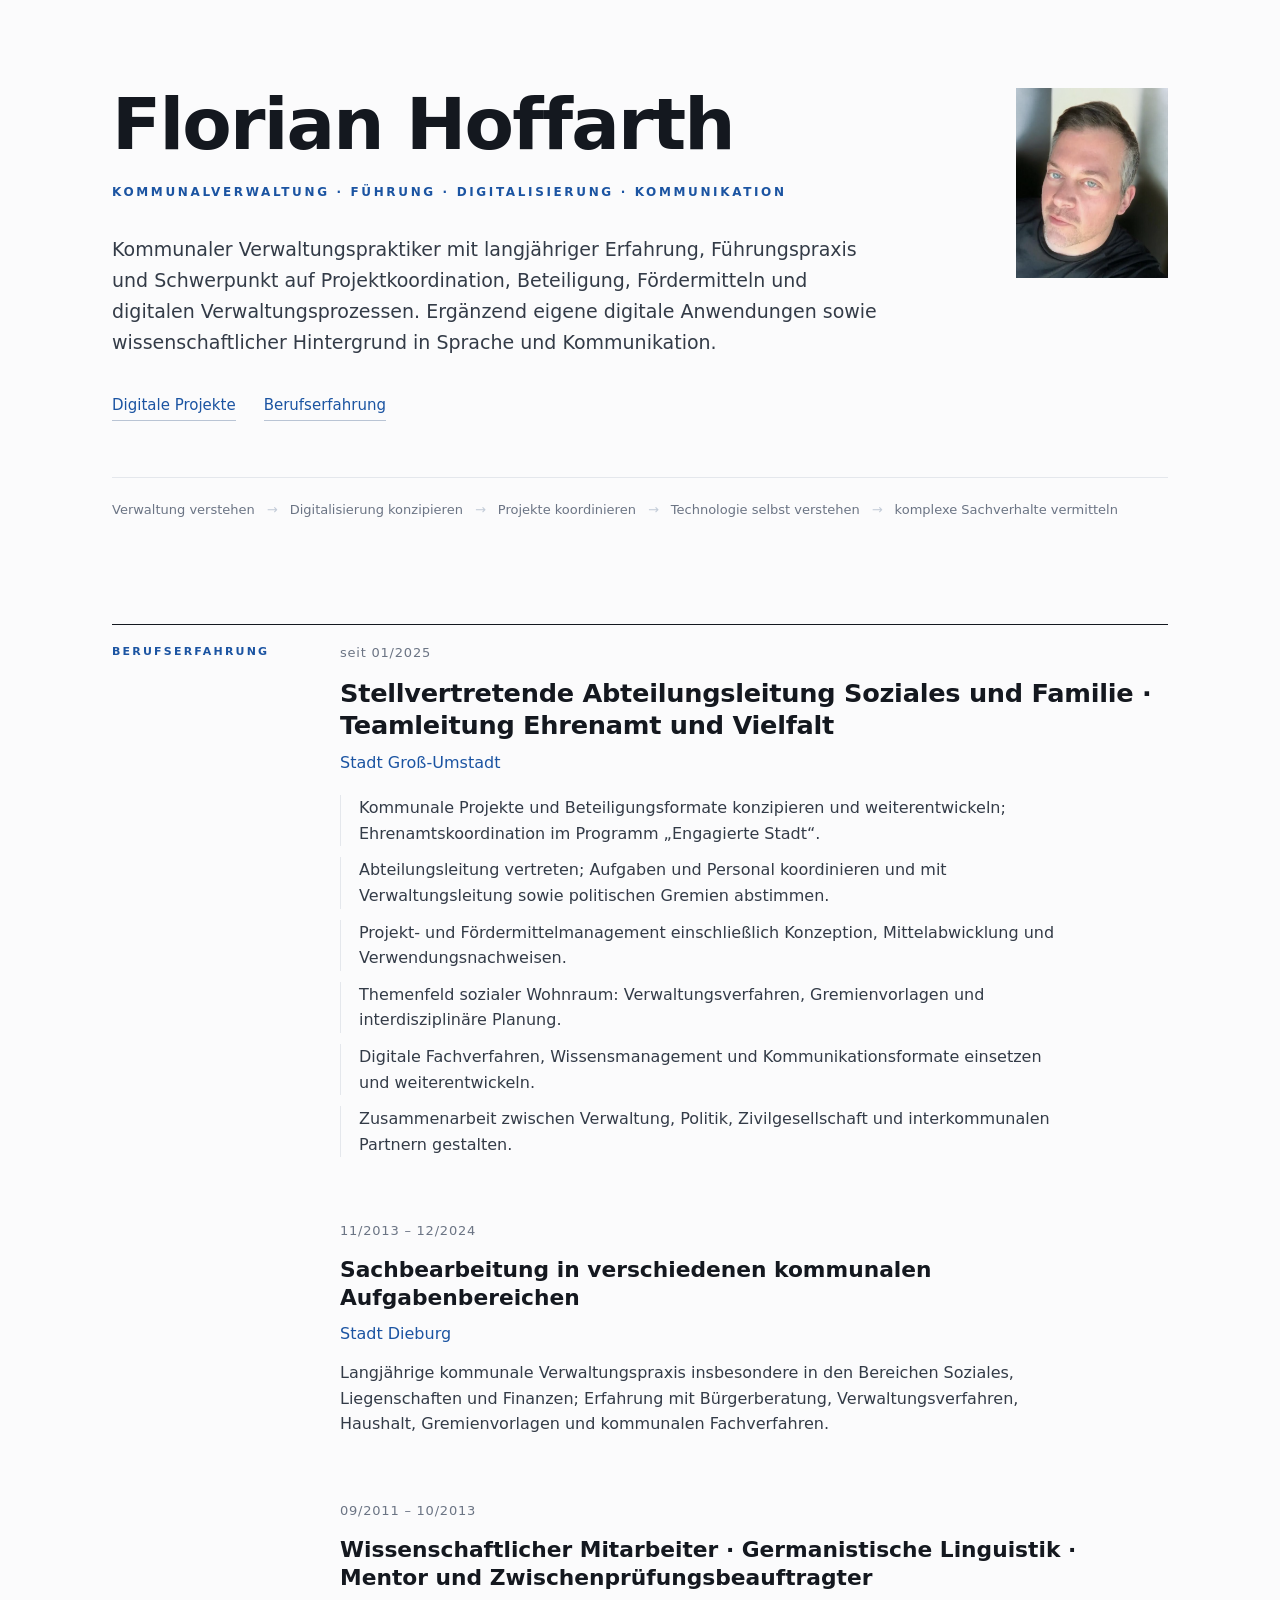
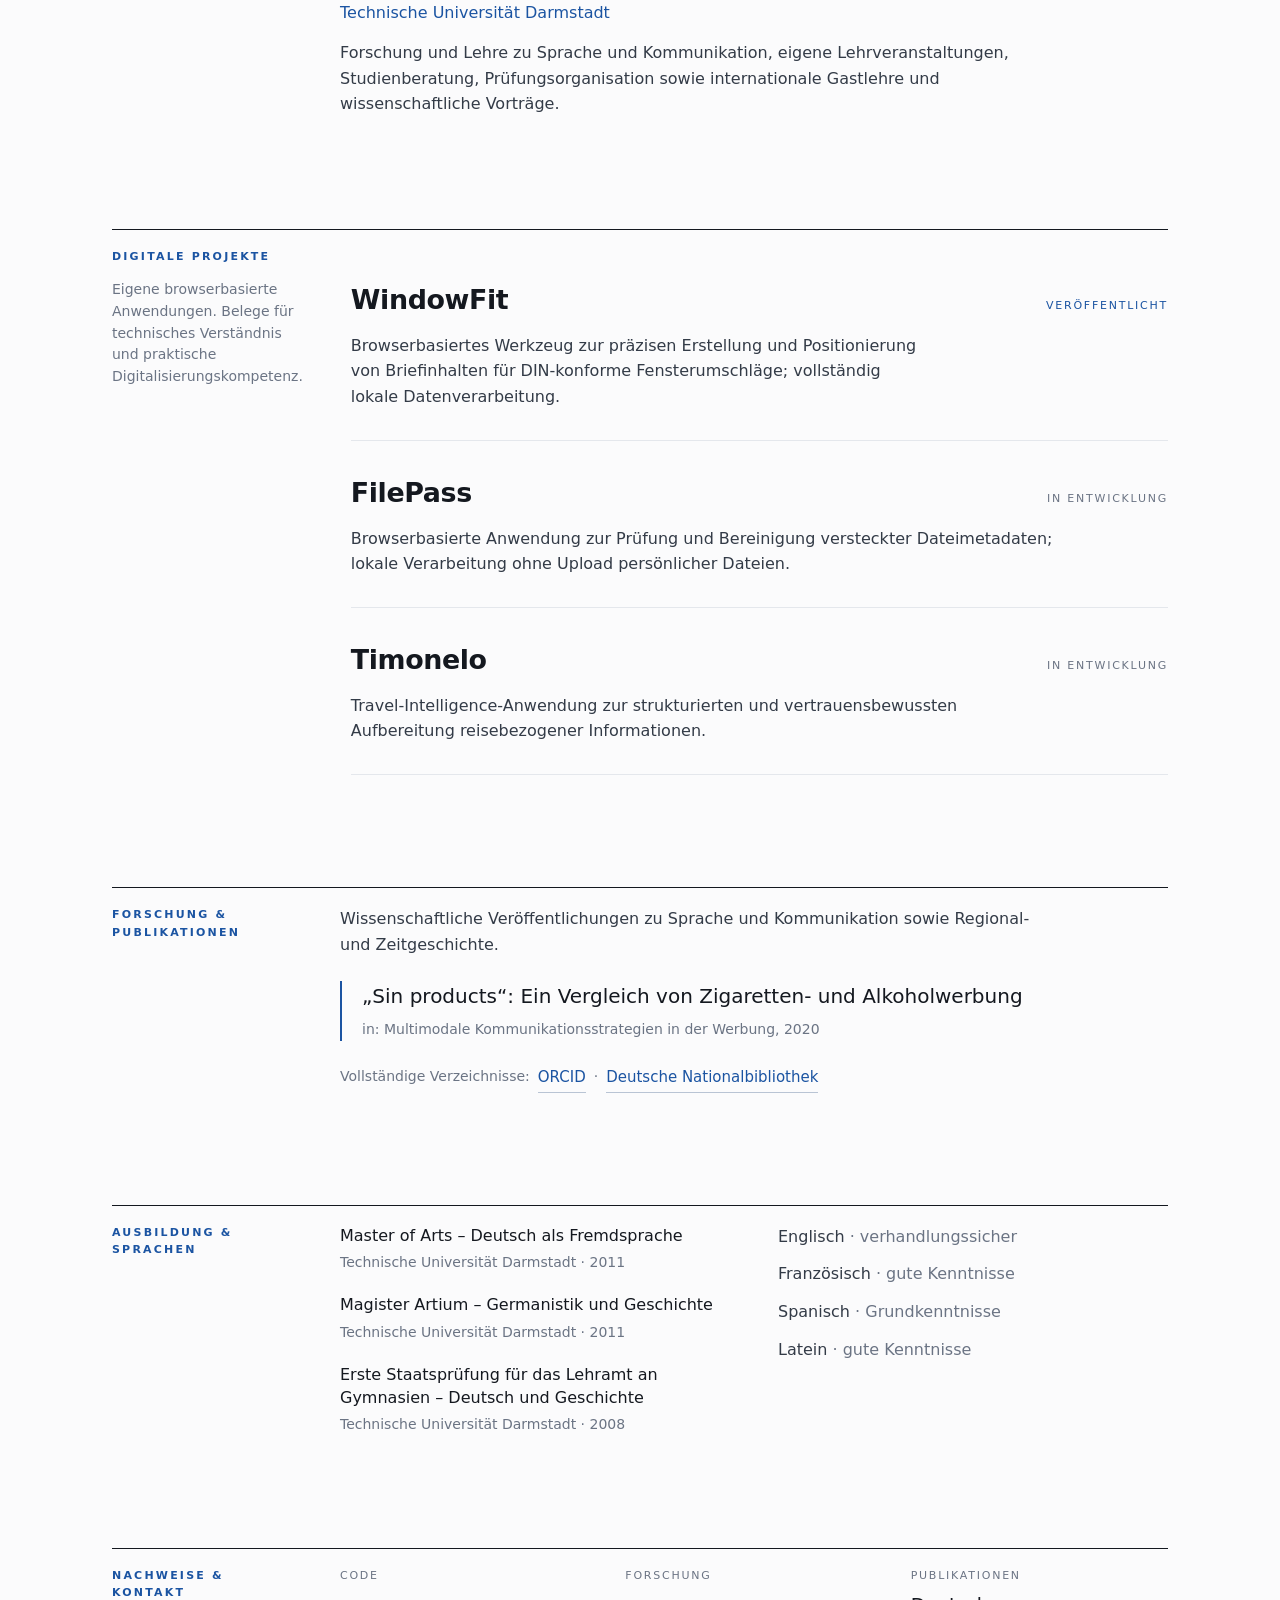
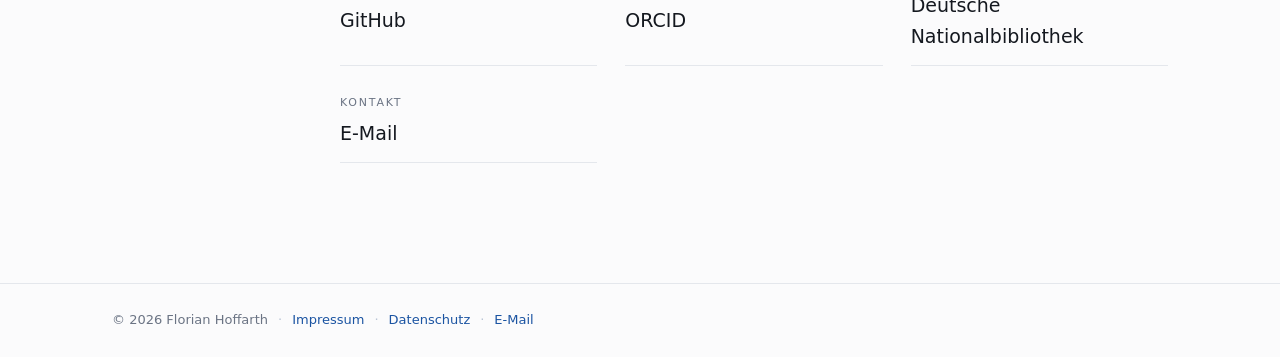
==== index.html @ c9b772c1 "feat: add personal site v1" ====
<!DOCTYPE html>
<html lang="de">
<head>
<meta charset="utf-8">
<meta name="viewport" content="width=device-width, initial-scale=1">
<title>Florian Hoffarth — Kommunalverwaltung, Führung, Digitalisierung</title>
<meta name="description" content="Kommunaler Verwaltungspraktiker mit Schwerpunkt auf Projektkoordination, Beteiligung, Fördermitteln und digitalen Verwaltungsprozessen.">
<link rel="stylesheet" href="styles.css">
</head>
<body>
<a class="skip" href="#inhalt">Zum Inhalt springen</a>

<header class="hero wrap">
  <div class="hero-top">
    <div class="hero-text">
      <h1 class="name">Florian Hoffarth</h1>
      <p class="kicker">Kommunalverwaltung · Führung · Digitalisierung · Kommunikation</p>
      <p class="lede">Kommunaler Verwaltungspraktiker mit langjähriger Erfahrung, Führungspraxis und Schwerpunkt auf Projektkoordination, Beteiligung, Fördermitteln und digitalen Verwaltungsprozessen. Ergänzend eigene digitale Anwendungen sowie wissenschaftlicher Hintergrund in Sprache und Kommunikation.</p>
      <nav class="hero-nav" aria-label="Seitenbereiche">
        <a class="underline" href="#work">Digitale Projekte</a>
        <a class="underline" href="#experience">Berufserfahrung</a>
      </nav>
    </div>
    <img class="hero-photo" src="assets/portrait.png" width="152" height="190" alt="Florian Hoffarth">
  </div>

  <p class="path">
    <span>Verwaltung verstehen</span><span class="arrow" aria-hidden="true">→</span>
    <span>Digitalisierung konzipieren</span><span class="arrow" aria-hidden="true">→</span>
    <span>Projekte koordinieren</span><span class="arrow" aria-hidden="true">→</span>
    <span>Technologie selbst verstehen</span><span class="arrow" aria-hidden="true">→</span>
    <span>komplexe Sachverhalte vermitteln</span>
  </p>
</header>

<main class="wrap" id="inhalt" tabindex="-1">

  <section class="section" id="experience">
    <div class="section-inner">
      <div class="section-label"><h2 class="label">Berufserfahrung</h2></div>
      <div class="section-body">
        <div class="roles">

          <article class="role">
            <p class="role-date">seit 01/2025</p>
            <div>
              <h3 class="role-title lead">Stellvertretende Abteilungsleitung Soziales und Familie · Teamleitung Ehrenamt und Vielfalt</h3>
              <p class="role-org">Stadt Groß-Umstadt</p>
            </div>
            <ul class="duties">
              <li>Kommunale Projekte und Beteiligungsformate konzipieren und weiterentwickeln; Ehrenamtskoordination im Programm „Engagierte Stadt“.</li>
              <li>Abteilungsleitung vertreten; Aufgaben und Personal koordinieren und mit Verwaltungsleitung sowie politischen Gremien abstimmen.</li>
              <li>Projekt- und Fördermittelmanagement einschließlich Konzeption, Mittelabwicklung und Verwendungsnachweisen.</li>
              <li>Themenfeld sozialer Wohnraum: Verwaltungsverfahren, Gremienvorlagen und interdisziplinäre Planung.</li>
              <li>Digitale Fachverfahren, Wissensmanagement und Kommunikationsformate einsetzen und weiterentwickeln.</li>
              <li>Zusammenarbeit zwischen Verwaltung, Politik, Zivilgesellschaft und interkommunalen Partnern gestalten.</li>
            </ul>
          </article>

          <article class="role">
            <p class="role-date">11/2013 – 12/2024</p>
            <div>
              <h3 class="role-title">Sachbearbeitung in verschiedenen kommunalen Aufgabenbereichen</h3>
              <p class="role-org">Stadt Dieburg</p>
            </div>
            <p class="role-text">Langjährige kommunale Verwaltungspraxis insbesondere in den Bereichen Soziales, Liegenschaften und Finanzen; Erfahrung mit Bürgerberatung, Verwaltungsverfahren, Haushalt, Gremienvorlagen und kommunalen Fachverfahren.</p>
          </article>

          <article class="role">
            <p class="role-date">09/2011 – 10/2013</p>
            <div>
              <h3 class="role-title">Wissenschaftlicher Mitarbeiter · Germanistische Linguistik · Mentor und Zwischenprüfungsbeauftragter</h3>
              <p class="role-org">Technische Universität Darmstadt</p>
            </div>
            <p class="role-text">Forschung und Lehre zu Sprache und Kommunikation, eigene Lehrveranstaltungen, Studienberatung, Prüfungsorganisation sowie internationale Gastlehre und wissenschaftliche Vorträge.</p>
          </article>

        </div>
      </div>
    </div>
  </section>

  <section class="section" id="work">
    <div class="section-inner">
      <div class="section-label">
        <h2 class="label">Digitale Projekte</h2>
        <p class="section-note">Eigene browserbasierte Anwendungen. Belege für technisches Verständnis und praktische Digitalisierungskompetenz.</p>
      </div>
      <div class="section-body">

        <article class="project">
          <h3 class="project-name">WindowFit</h3>
          <p class="status live">veröffentlicht</p>
          <p class="project-text">Browserbasiertes Werkzeug zur präzisen Erstellung und Positionierung von Briefinhalten für DIN-konforme Fensterumschläge; vollständig lokale Datenverarbeitung.</p>
        </article>

        <article class="project">
          <h3 class="project-name">FilePass</h3>
          <p class="status">in Entwicklung</p>
          <p class="project-text">Browserbasierte Anwendung zur Prüfung und Bereinigung versteckter Dateimetadaten; lokale Verarbeitung ohne Upload persönlicher Dateien.</p>
        </article>

        <article class="project">
          <h3 class="project-name">Timonelo</h3>
          <p class="status">in Entwicklung</p>
          <p class="project-text">Travel-Intelligence-Anwendung zur strukturierten und vertrauensbewussten Aufbereitung reisebezogener Informationen.</p>
        </article>

      </div>
    </div>
  </section>

  <section class="section" id="research">
    <div class="section-inner">
      <div class="section-label"><h2 class="label">Forschung &amp; Publikationen</h2></div>
      <div class="section-body">
        <div class="stack">
          <p class="role-text">Wissenschaftliche Veröffentlichungen zu Sprache und Kommunikation sowie Regional- und Zeitgeschichte.</p>
          <blockquote class="cite">
            <p>„Sin products“: Ein Vergleich von Zigaretten- und Alkoholwerbung</p>
            <footer>in: Multimodale Kommunikationsstrategien in der Werbung, 2020</footer>
          </blockquote>
          <p class="inline-links">
            <span>Vollständige Verzeichnisse:</span>
            <a class="underline" href="https://orcid.org/0009-0006-8720-9262">ORCID</a>
            <span aria-hidden="true">·</span>
            <a class="underline" href="https://d-nb.info/gnd/138383448">Deutsche Nationalbibliothek</a>
          </p>
        </div>
      </div>
    </div>
  </section>

  <section class="section" id="education">
    <div class="section-inner">
      <div class="section-label"><h2 class="label">Ausbildung &amp; Sprachen</h2></div>
      <div class="section-body">
        <div class="two-col">
          <div class="degrees">
            <p class="degree"><strong>Master of Arts – Deutsch als Fremdsprache</strong><span>Technische Universität Darmstadt · 2011</span></p>
            <p class="degree"><strong>Magister Artium – Germanistik und Geschichte</strong><span>Technische Universität Darmstadt · 2011</span></p>
            <p class="degree"><strong>Erste Staatsprüfung für das Lehramt an Gymnasien – Deutsch und Geschichte</strong><span>Technische Universität Darmstadt · 2008</span></p>
          </div>
          <div class="langs">
            <p>Englisch <span>· verhandlungssicher</span></p>
            <p>Französisch <span>· gute Kenntnisse</span></p>
            <p>Spanisch <span>· Grundkenntnisse</span></p>
            <p>Latein <span>· gute Kenntnisse</span></p>
          </div>
        </div>
      </div>
    </div>
  </section>

  <section class="section" id="evidence">
    <div class="section-inner">
      <div class="section-label"><h2 class="label">Nachweise &amp; Kontakt</h2></div>
      <div class="section-body">
        <div class="evidence">
          <a href="https://github.com/FHoffarth/">
            <span class="kind">Code</span><span class="target">GitHub</span>
          </a>
          <a href="https://orcid.org/0009-0006-8720-9262">
            <span class="kind">Forschung</span><span class="target">ORCID</span>
          </a>
          <a href="https://d-nb.info/gnd/138383448">
            <span class="kind">Publikationen</span><span class="target">Deutsche Nationalbibliothek</span>
          </a>
          <a href="mailto:florian.hoffarth1981@gmail.com">
            <span class="kind">Kontakt</span><span class="target">E-Mail</span>
          </a>
        </div>
      </div>
    </div>
  </section>

</main>

<footer>
  <div class="wrap footer-inner">
    <p class="legal-line">© 2026 Florian Hoffarth<span class="sep" aria-hidden="true">·</span><a href="./impressum.html">Impressum</a><span class="sep" aria-hidden="true">·</span><a href="./datenschutz.html">Datenschutz</a><span class="sep" aria-hidden="true">·</span><a href="mailto:florian.hoffarth1981@gmail.com">E-Mail</a></p>
  </div>
</footer>

</body>
</html>
---- styles.css ----
:root {
  --bg: #FBFBFC;
  --ink: #14181F;
  --body: #333B47;
  --muted: #6B7484;
  --rule: #E4E7EC;
  --rule-2: #B9C4D4;
  --accent: #1B54A2;
  --accent-dark: #123A6B;
  --wrap: 1120px;
}

*, *::before, *::after { box-sizing: border-box; }

html { -webkit-text-size-adjust: 100%; scroll-behavior: smooth; }
@media (prefers-reduced-motion: reduce) { html { scroll-behavior: auto; } }

body {
  margin: 0;
  background: var(--bg);
  color: var(--ink);
  font-family: ui-sans-serif, system-ui, "Segoe UI", "Helvetica Neue", sans-serif;
  font-size: 16px;
  line-height: 1.6;
  -webkit-font-smoothing: antialiased;
  text-rendering: optimizeLegibility;
}

a { color: var(--accent); text-decoration: none; }
a:hover { color: var(--accent-dark); }
:focus-visible { outline: 2px solid var(--accent); outline-offset: 3px; border-radius: 2px; }

h1, h2, h3 { font-weight: 600; margin: 0; overflow-wrap: break-word; hyphens: auto; }
p, ul { margin: 0; }

::selection { background: #D6E2F3; color: var(--ink); }

.skip {
  position: absolute; left: -9999px; top: 0;
  padding: 10px 14px; background: #fff; font-size: 14px;
}
.skip:focus { left: 12px; top: 12px; z-index: 9; box-shadow: 0 2px 10px rgba(20, 24, 31, .15); }

.wrap { max-width: var(--wrap); margin: 0 auto; padding: 0 32px; }

/* Hero */
.hero { padding-top: 88px; }
.hero-top { display: flex; flex-wrap: wrap; gap: 40px 48px; align-items: start; }
.hero-text { flex: 1 1 340px; min-width: 0; }
.hero-photo {
  flex: 0 0 152px; width: 152px; height: 190px; display: block;
  object-fit: cover; object-position: 50% 22%; filter: saturate(.88);
}
.name { font-size: clamp(40px, 7vw, 72px); line-height: 1.02; letter-spacing: -.025em; }
.kicker {
  margin-top: 20px; font-size: 12px; font-weight: 600; line-height: 1.9;
  letter-spacing: .22em; text-transform: uppercase; color: var(--accent);
}
.lede {
  margin-top: 30px; max-width: 41em; color: var(--body);
  font-size: clamp(17px, 1.5vw, 19px); line-height: 1.62; text-wrap: pretty;
}
.hero-nav { display: flex; flex-wrap: wrap; gap: 28px; margin-top: 36px; }
.underline { font-size: 15px; border-bottom: 1px solid var(--rule-2); padding-bottom: 3px; }
.underline:hover { border-bottom-color: var(--accent); }

.path {
  margin-top: 56px; padding-top: 22px; border-top: 1px solid var(--rule);
  display: flex; flex-wrap: wrap; gap: 8px 12px;
  font-size: 13px; line-height: 1.5; color: var(--muted);
}
.path .arrow { color: #C3CCD8; }

/* Sections */
main.wrap { padding-bottom: 120px; }
.section { margin-top: 104px; }
.section + .section { margin-top: 112px; }
.section-inner {
  display: flex; flex-wrap: wrap; gap: 24px 48px;
  border-top: 1px solid var(--ink); padding-top: 18px;
}
.section-label { flex: 0 0 180px; }
.label {
  font-size: 11px; font-weight: 600; letter-spacing: .2em;
  text-transform: uppercase; color: var(--accent);
}
.section-note { margin-top: 14px; font-size: 14px; line-height: 1.55; color: var(--muted); max-width: 22em; }
.section-body { flex: 1 1 340px; min-width: 0; }

/* Experience */
.roles { display: grid; gap: 64px; }
.role { min-width: 0; display: grid; gap: 14px; }
.role-date { font-size: 13px; letter-spacing: .06em; color: var(--muted); }
.role-title { font-size: clamp(19px, 1.7vw, 23px); line-height: 1.3; }
.role-title.lead { font-size: clamp(21px, 2vw, 26px); line-height: 1.25; letter-spacing: -.01em; }
.role-org { margin-top: 8px; color: var(--accent); }
.role-text { max-width: 44em; color: var(--body); text-wrap: pretty; }
.duties { list-style: none; padding: 0; margin-top: 6px; display: grid; gap: 11px; max-width: 46em; }
.duties li { color: var(--body); padding-left: 18px; border-left: 1px solid var(--rule); overflow-wrap: break-word; hyphens: auto; }

/* Projects */
.project {
  min-width: 0; display: grid; grid-template-columns: minmax(0, 1fr) auto;
  gap: 12px 24px; align-items: baseline;
  padding: 30px 0; border-bottom: 1px solid var(--rule);
}
.project-name { font-size: clamp(22px, 2.1vw, 28px); letter-spacing: -.015em; }
.status {
  font-size: 11px; letter-spacing: .16em; text-transform: uppercase;
  color: var(--muted); white-space: nowrap;
}
.status.live { color: var(--accent); }
.project-text { grid-column: 1 / -1; max-width: 44em; color: var(--body); text-wrap: pretty; }

/* Research */
.stack { display: grid; gap: 24px; max-width: 44em; }
.cite { margin: 0; padding-left: 20px; border-left: 2px solid var(--accent); }
.cite p { font-size: clamp(17px, 1.6vw, 20px); line-height: 1.5; text-wrap: pretty; }
.cite footer { margin-top: 8px; font-size: 14px; line-height: 1.55; color: var(--muted); }
.inline-links { display: flex; flex-wrap: wrap; gap: 8px; font-size: 14px; color: var(--muted); }

/* Education & languages */
.two-col { display: grid; grid-template-columns: repeat(auto-fit, minmax(240px, 1fr)); gap: 40px 48px; }
.degrees { display: grid; gap: 20px; align-content: start; }
.degree strong { display: block; font-weight: 500; line-height: 1.45; }
.degree span { display: block; margin-top: 4px; font-size: 14px; color: var(--muted); }
.langs { display: grid; gap: 12px; align-content: start; }
.langs p { color: var(--body); }
.langs span { color: var(--muted); }

/* Evidence */
.evidence { display: grid; grid-template-columns: repeat(auto-fit, minmax(200px, 1fr)); gap: 28px; }
.evidence a {
  display: grid; gap: 6px; padding-bottom: 14px;
  border-bottom: 1px solid var(--rule); color: var(--ink);
}
.evidence a:hover { border-bottom-color: var(--accent); color: var(--accent); }
.evidence .kind {
  font-size: 11px; letter-spacing: .16em; text-transform: uppercase; color: var(--muted);
}
.evidence .target { font-size: 19px; font-weight: 500; }

/* Footer */
body > footer { border-top: 1px solid var(--rule); }
.footer-inner {
  display: flex; flex-wrap: wrap; gap: 10px 24px; justify-content: space-between;
  padding-top: 26px; padding-bottom: 26px; font-size: 13px; color: var(--muted);
}
.footer-home { display: flex; }

@media (max-width: 560px) {
  /* Narrow widths: hyphenation first, hard break only as a last resort */
  h1, h2, h3 { overflow-wrap: anywhere; }
  .role-title { font-size: 17px; }
  .role-title.lead { font-size: 19px; }
  .project-name { font-size: 20px; }
  .wrap { padding-left: 20px; padding-right: 20px; }
  .hero { padding-top: 56px; }
  .hero-photo { flex-basis: 112px; width: 112px; height: 140px; }
  .path { margin-top: 48px; }
  .section, .section + .section { margin-top: 72px; }
  .roles { gap: 48px; }
  main.wrap { padding-bottom: 80px; }
}

/* Legal pages */
.page-head { padding-top: 88px; }
.page-head .back { font-size: 13px; letter-spacing: .06em; color: var(--muted); }
.page-head .back:hover { color: var(--accent); }
.page-title {
  margin-top: 18px; font-size: clamp(32px, 5vw, 52px);
  line-height: 1.05; letter-spacing: -.02em;
}
.page-meta { margin-top: 14px; font-size: 14px; color: var(--muted); }

.legal { margin-top: 64px; padding-bottom: 120px; }
.legal-block {
  display: flex; flex-wrap: wrap; gap: 16px 48px;
  border-top: 1px solid var(--rule); padding: 28px 0;
}
.legal-block:first-child { border-top: 1px solid var(--ink); }
.legal-block > h2 { flex: 0 0 180px; font-size: 11px; font-weight: 600;
  letter-spacing: .2em; text-transform: uppercase; color: var(--accent); }
.legal-body { flex: 1 1 340px; min-width: 0; max-width: 36em; display: grid; gap: 14px; }
.legal-body p { color: var(--body); text-wrap: pretty; }
.legal-body ul { padding-left: 18px; display: grid; gap: 8px; color: var(--body); }
.legal-body strong { color: var(--ink); font-weight: 600; }
.legal-body a { overflow-wrap: anywhere; }

.legal-line { display: flex; flex-wrap: wrap; gap: 0 10px; }
.legal-line .sep { color: var(--rule-2); }

@media (max-width: 560px) {
  .page-head { padding-top: 48px; }
  .page-title { font-size: 26px; }
  main.legal { margin-top: 40px; padding-bottom: 72px; }
}
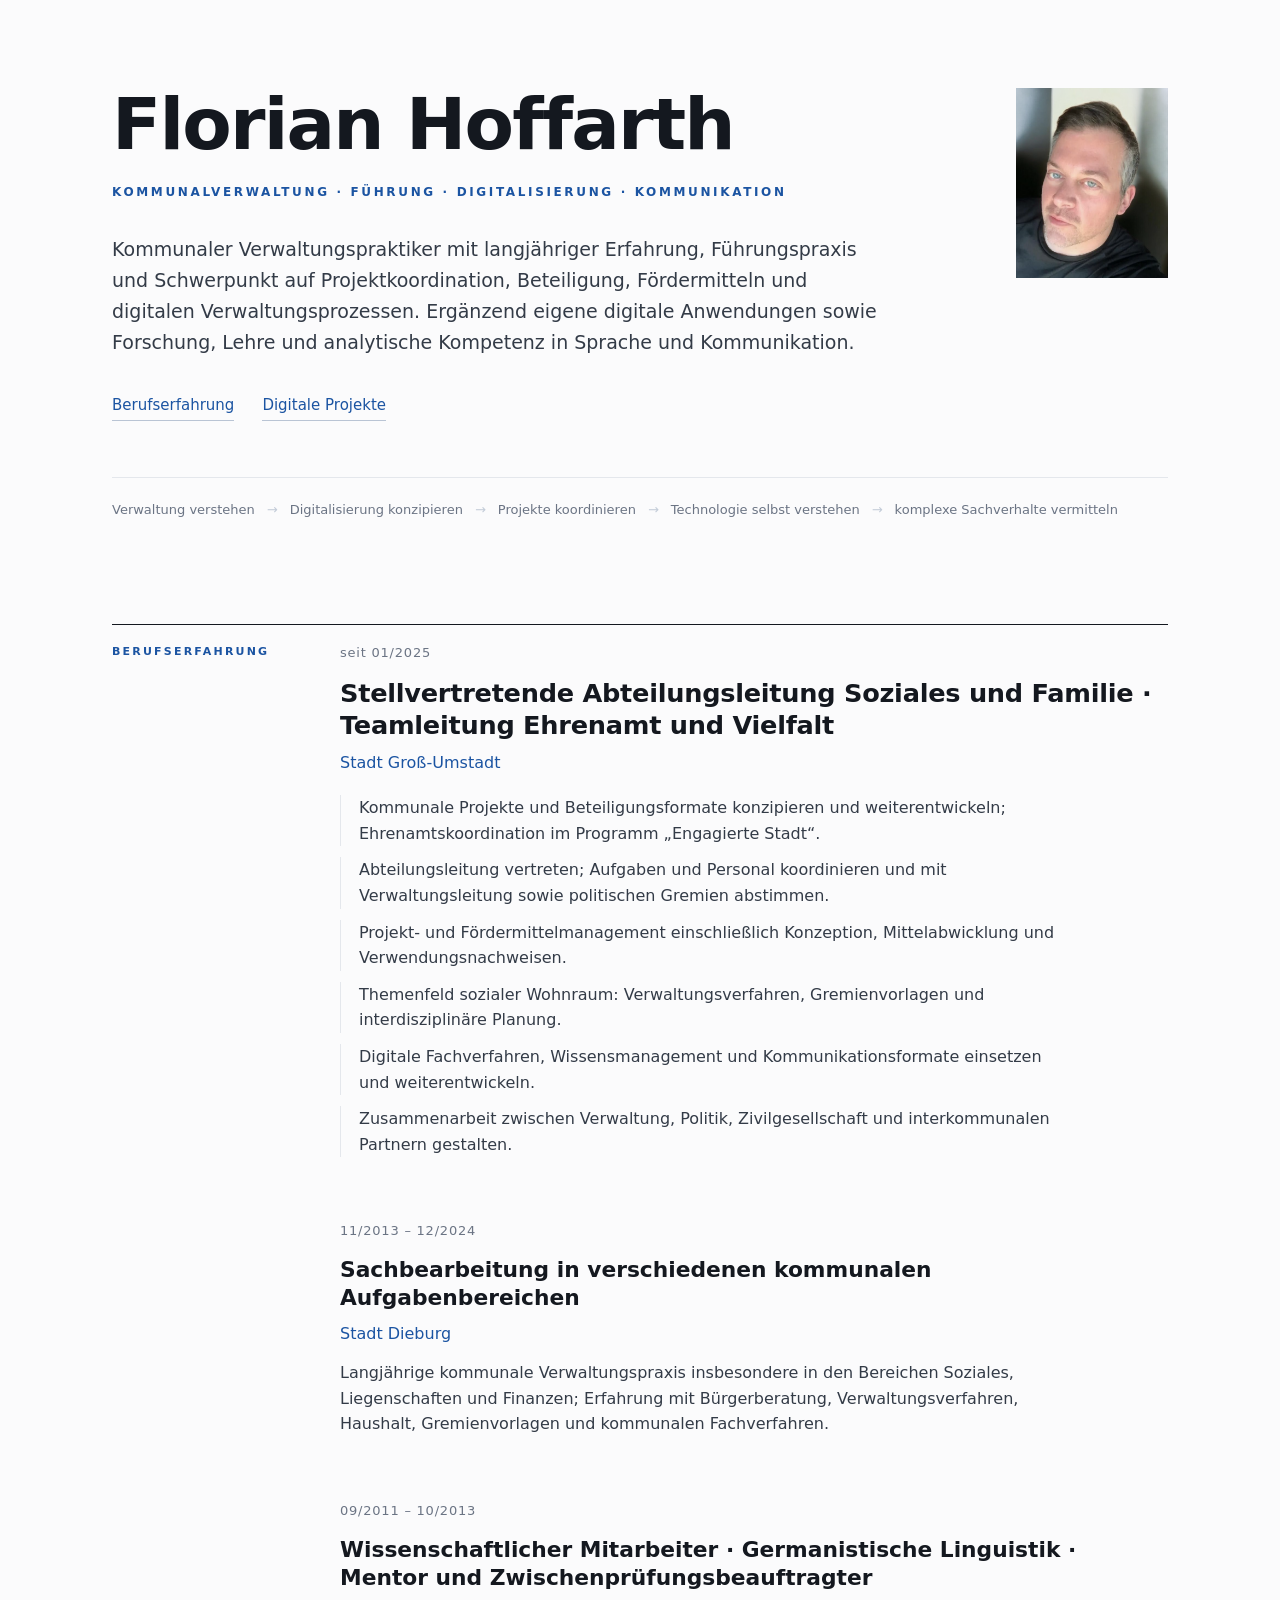
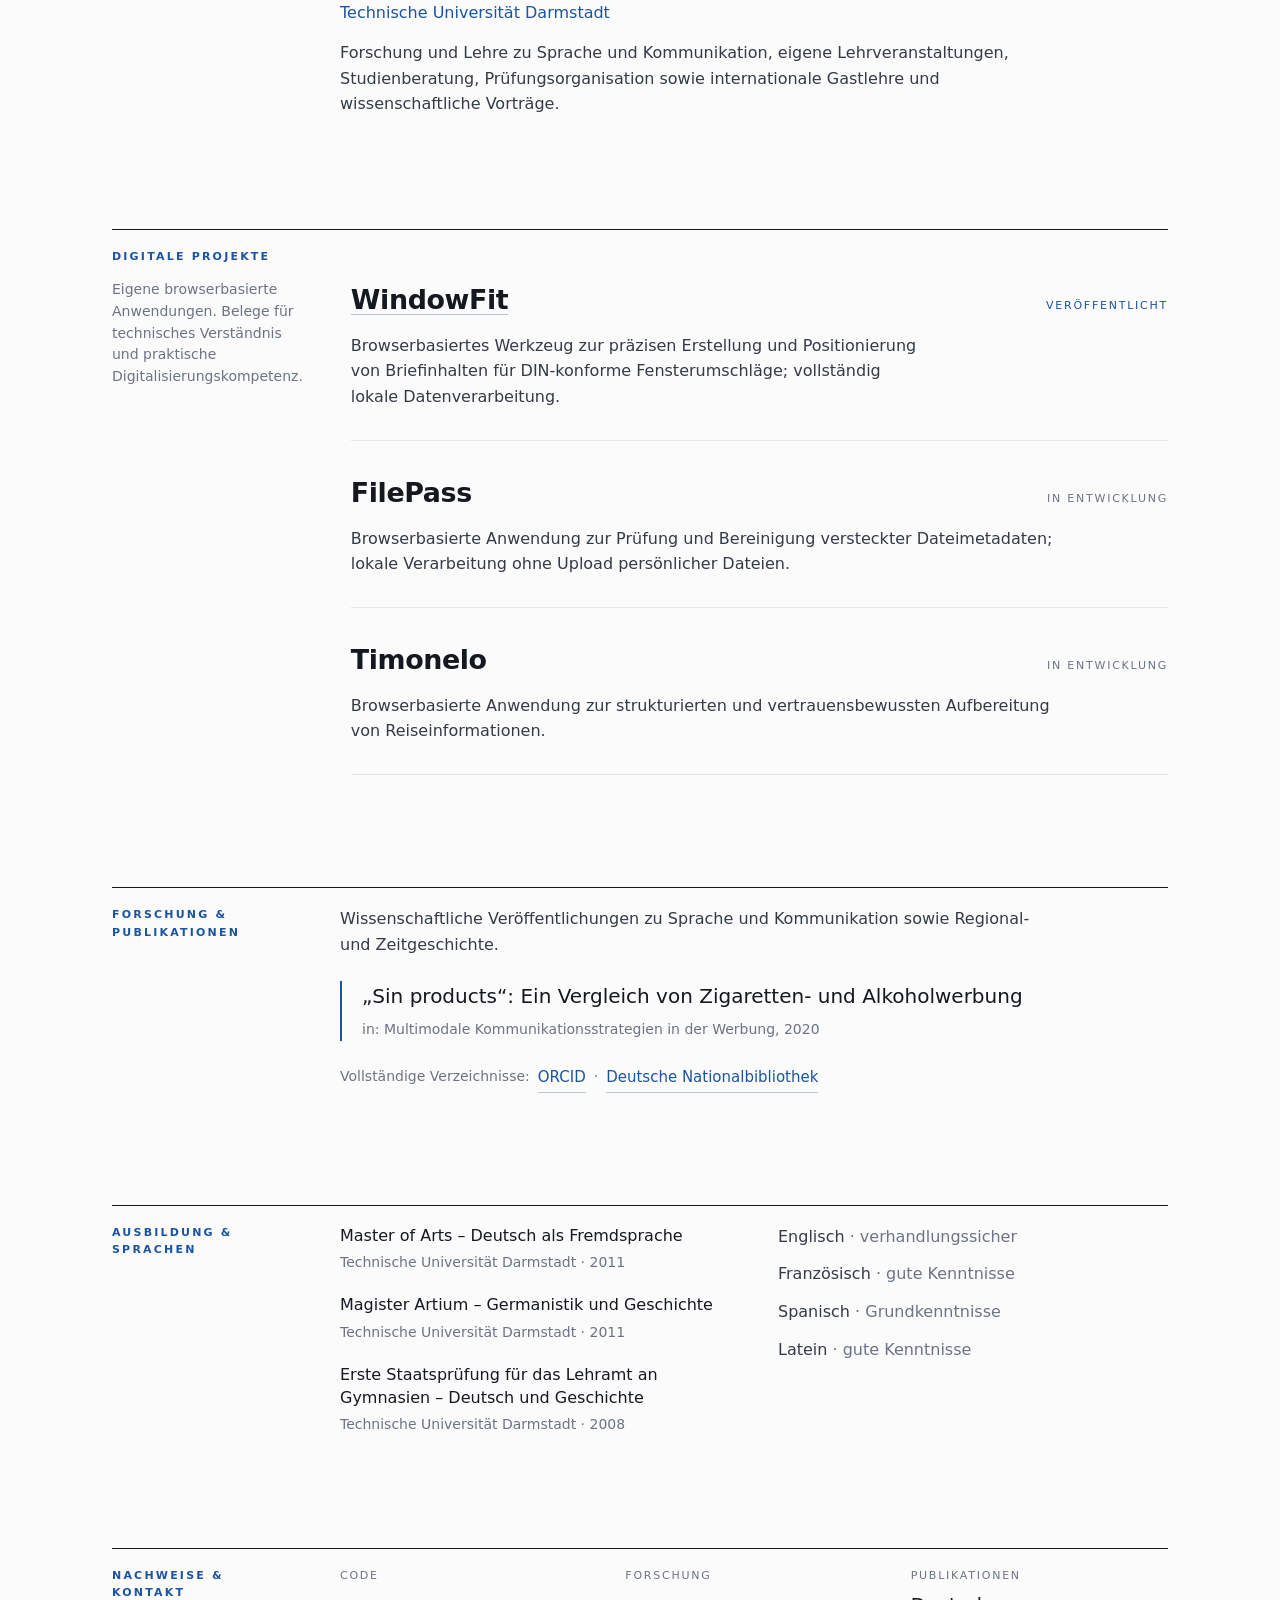
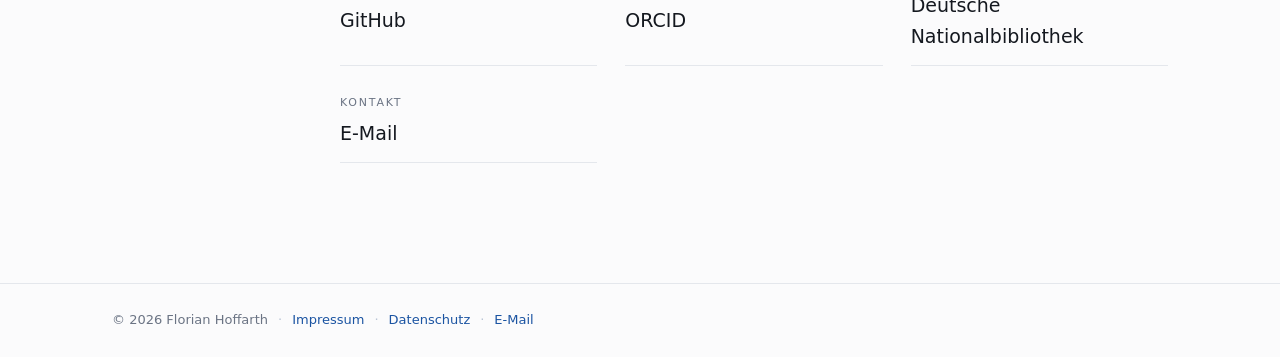
==== commit db66dd58: "style: polish personal site v1 hierarchy and mobile hero" ====
--- a/index.html
+++ b/index.html
@@ -15,20 +15,20 @@
     <div class="hero-text">
       <h1 class="name">Florian Hoffarth</h1>
       <p class="kicker">Kommunalverwaltung · Führung · Digitalisierung · Kommunikation</p>
-      <p class="lede">Kommunaler Verwaltungspraktiker mit langjähriger Erfahrung, Führungspraxis und Schwerpunkt auf Projektkoordination, Beteiligung, Fördermitteln und digitalen Verwaltungsprozessen. Ergänzend eigene digitale Anwendungen sowie wissenschaftlicher Hintergrund in Sprache und Kommunikation.</p>
+      <p class="lede">Kommunaler Verwaltungspraktiker mit langjähriger Erfahrung, Führungspraxis und Schwerpunkt auf Projektkoordination, Beteiligung, Fördermitteln und digitalen Verwaltungsprozessen. Ergänzend eigene digitale Anwendungen sowie Forschung, Lehre und analytische Kompetenz in Sprache und Kommunikation.</p>
       <nav class="hero-nav" aria-label="Seitenbereiche">
+        <a class="underline" href="#experience">Berufserfahrung</a>
         <a class="underline" href="#work">Digitale Projekte</a>
-        <a class="underline" href="#experience">Berufserfahrung</a>
       </nav>
     </div>
     <img class="hero-photo" src="assets/portrait.png" width="152" height="190" alt="Florian Hoffarth">
   </div>
 
   <p class="path">
-    <span>Verwaltung verstehen</span><span class="arrow" aria-hidden="true">→</span>
-    <span>Digitalisierung konzipieren</span><span class="arrow" aria-hidden="true">→</span>
-    <span>Projekte koordinieren</span><span class="arrow" aria-hidden="true">→</span>
-    <span>Technologie selbst verstehen</span><span class="arrow" aria-hidden="true">→</span>
+    <span class="path-step"><span>Verwaltung verstehen</span><span class="arrow" aria-hidden="true">→</span></span>
+    <span class="path-step"><span>Digitalisierung konzipieren</span><span class="arrow" aria-hidden="true">→</span></span>
+    <span class="path-step"><span>Projekte koordinieren</span><span class="arrow" aria-hidden="true">→</span></span>
+    <span class="path-step"><span>Technologie selbst verstehen</span><span class="arrow" aria-hidden="true">→</span></span>
     <span>komplexe Sachverhalte vermitteln</span>
   </p>
 </header>
@@ -89,7 +89,7 @@
       <div class="section-body">
 
         <article class="project">
-          <h3 class="project-name">WindowFit</h3>
+          <h3 class="project-name"><a class="project-link" href="https://windowfit.debother.com/">WindowFit</a></h3>
           <p class="status live">veröffentlicht</p>
           <p class="project-text">Browserbasiertes Werkzeug zur präzisen Erstellung und Positionierung von Briefinhalten für DIN-konforme Fensterumschläge; vollständig lokale Datenverarbeitung.</p>
         </article>
@@ -103,7 +103,7 @@
         <article class="project">
           <h3 class="project-name">Timonelo</h3>
           <p class="status">in Entwicklung</p>
-          <p class="project-text">Travel-Intelligence-Anwendung zur strukturierten und vertrauensbewussten Aufbereitung reisebezogener Informationen.</p>
+          <p class="project-text">Browserbasierte Anwendung zur strukturierten und vertrauensbewussten Aufbereitung von Reiseinformationen.</p>
         </article>
 
       </div>
--- a/styles.css
+++ b/styles.css
@@ -70,6 +70,7 @@
   font-size: 13px; line-height: 1.5; color: var(--muted);
 }
 .path .arrow { color: #C3CCD8; }
+.path-step { display: contents; }
 
 /* Sections */
 main.wrap { padding-bottom: 120px; }
@@ -105,6 +106,7 @@
   padding: 30px 0; border-bottom: 1px solid var(--rule);
 }
 .project-name { font-size: clamp(22px, 2.1vw, 28px); letter-spacing: -.015em; }
+.project-link { color: inherit; text-decoration: underline; text-decoration-color: var(--rule-2); text-decoration-thickness: 1px; text-underline-offset: .2em; }
 .status {
   font-size: 11px; letter-spacing: .16em; text-transform: uppercase;
   color: var(--muted); white-space: nowrap;
@@ -155,10 +157,15 @@
   .role-title.lead { font-size: 19px; }
   .project-name { font-size: 20px; }
   .wrap { padding-left: 20px; padding-right: 20px; }
-  .hero { padding-top: 56px; }
+  .hero { padding-top: 32px; }
+  .hero-top { row-gap: 24px; }
+  .lede { margin-top: 20px; }
+  .hero-nav { margin-top: 24px; }
   .hero-photo { flex-basis: 112px; width: 112px; height: 140px; }
-  .path { margin-top: 48px; }
+  .path { margin-top: 24px; padding-top: 16px; }
+  .path-step { display: inline-flex; align-items: baseline; gap: 12px; white-space: nowrap; }
   .section, .section + .section { margin-top: 72px; }
+  #experience { margin-top: 40px; }
   .roles { gap: 48px; }
   main.wrap { padding-bottom: 80px; }
 }
